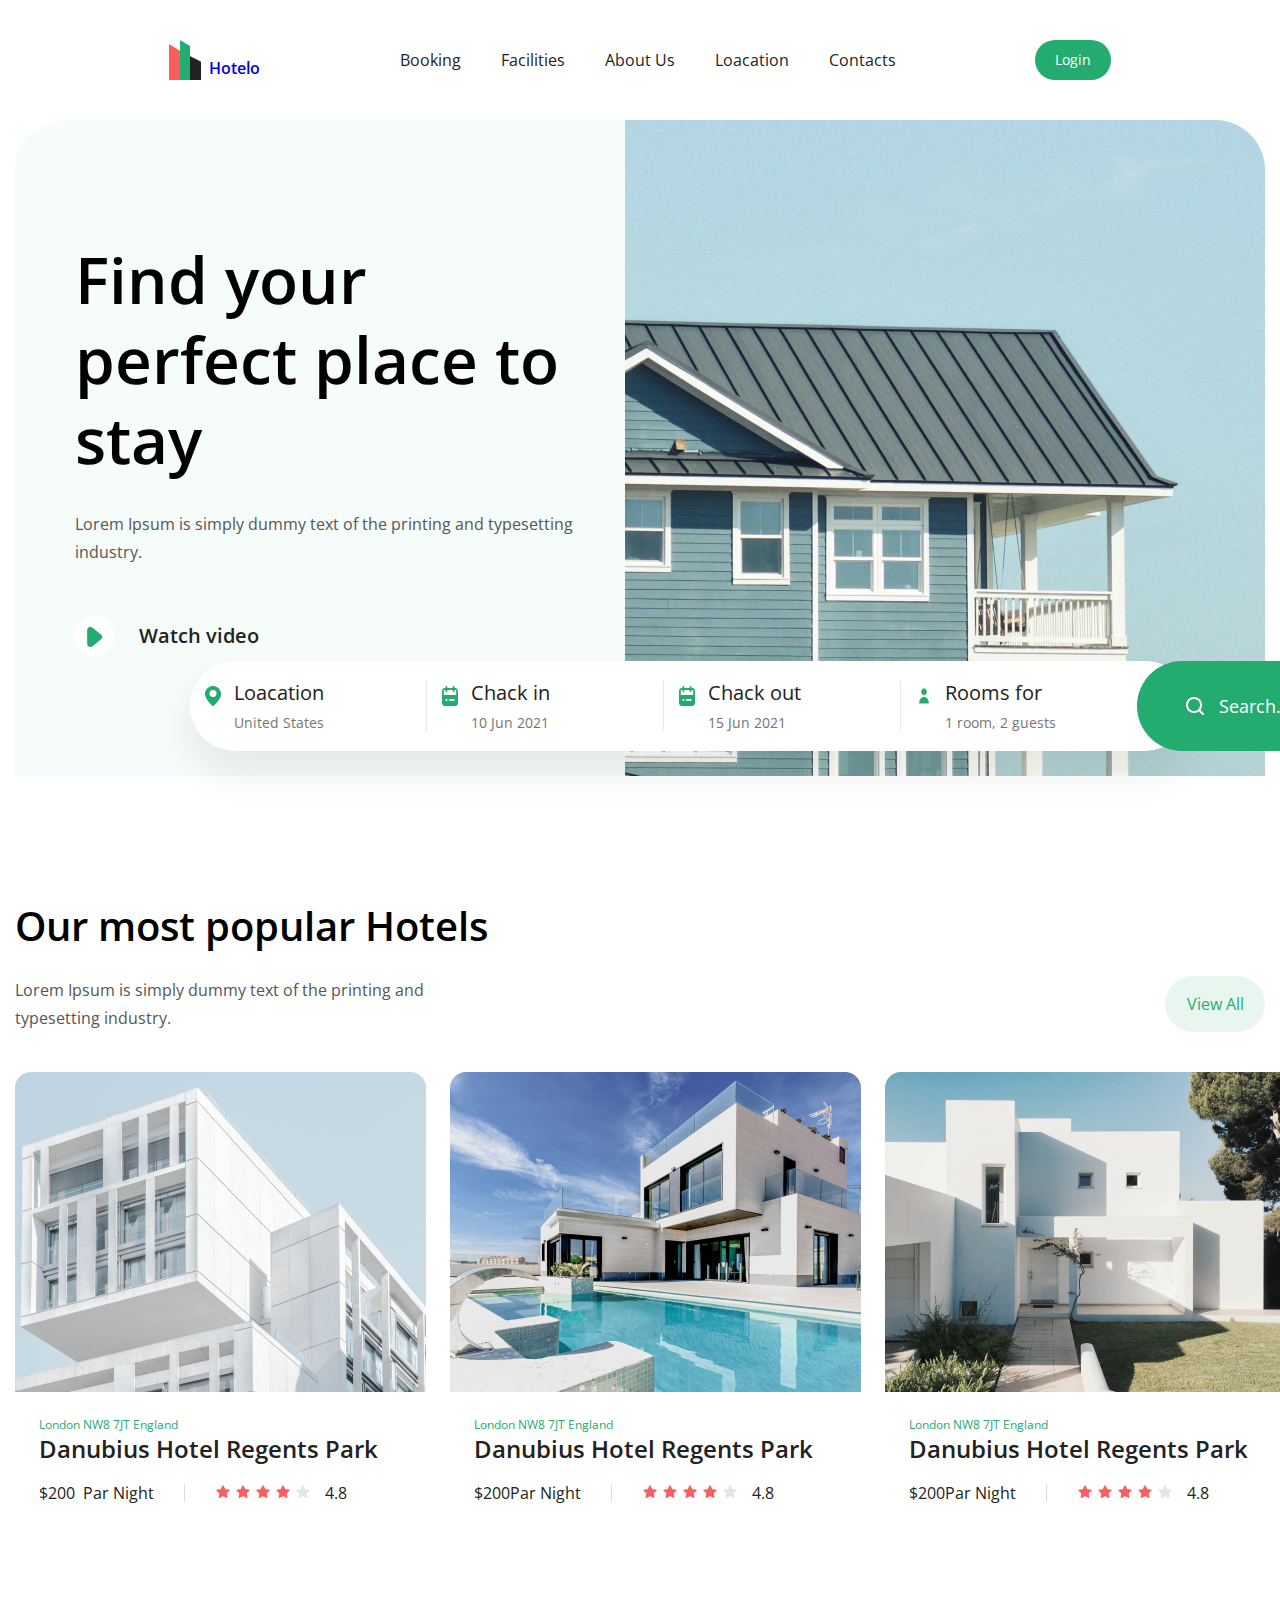
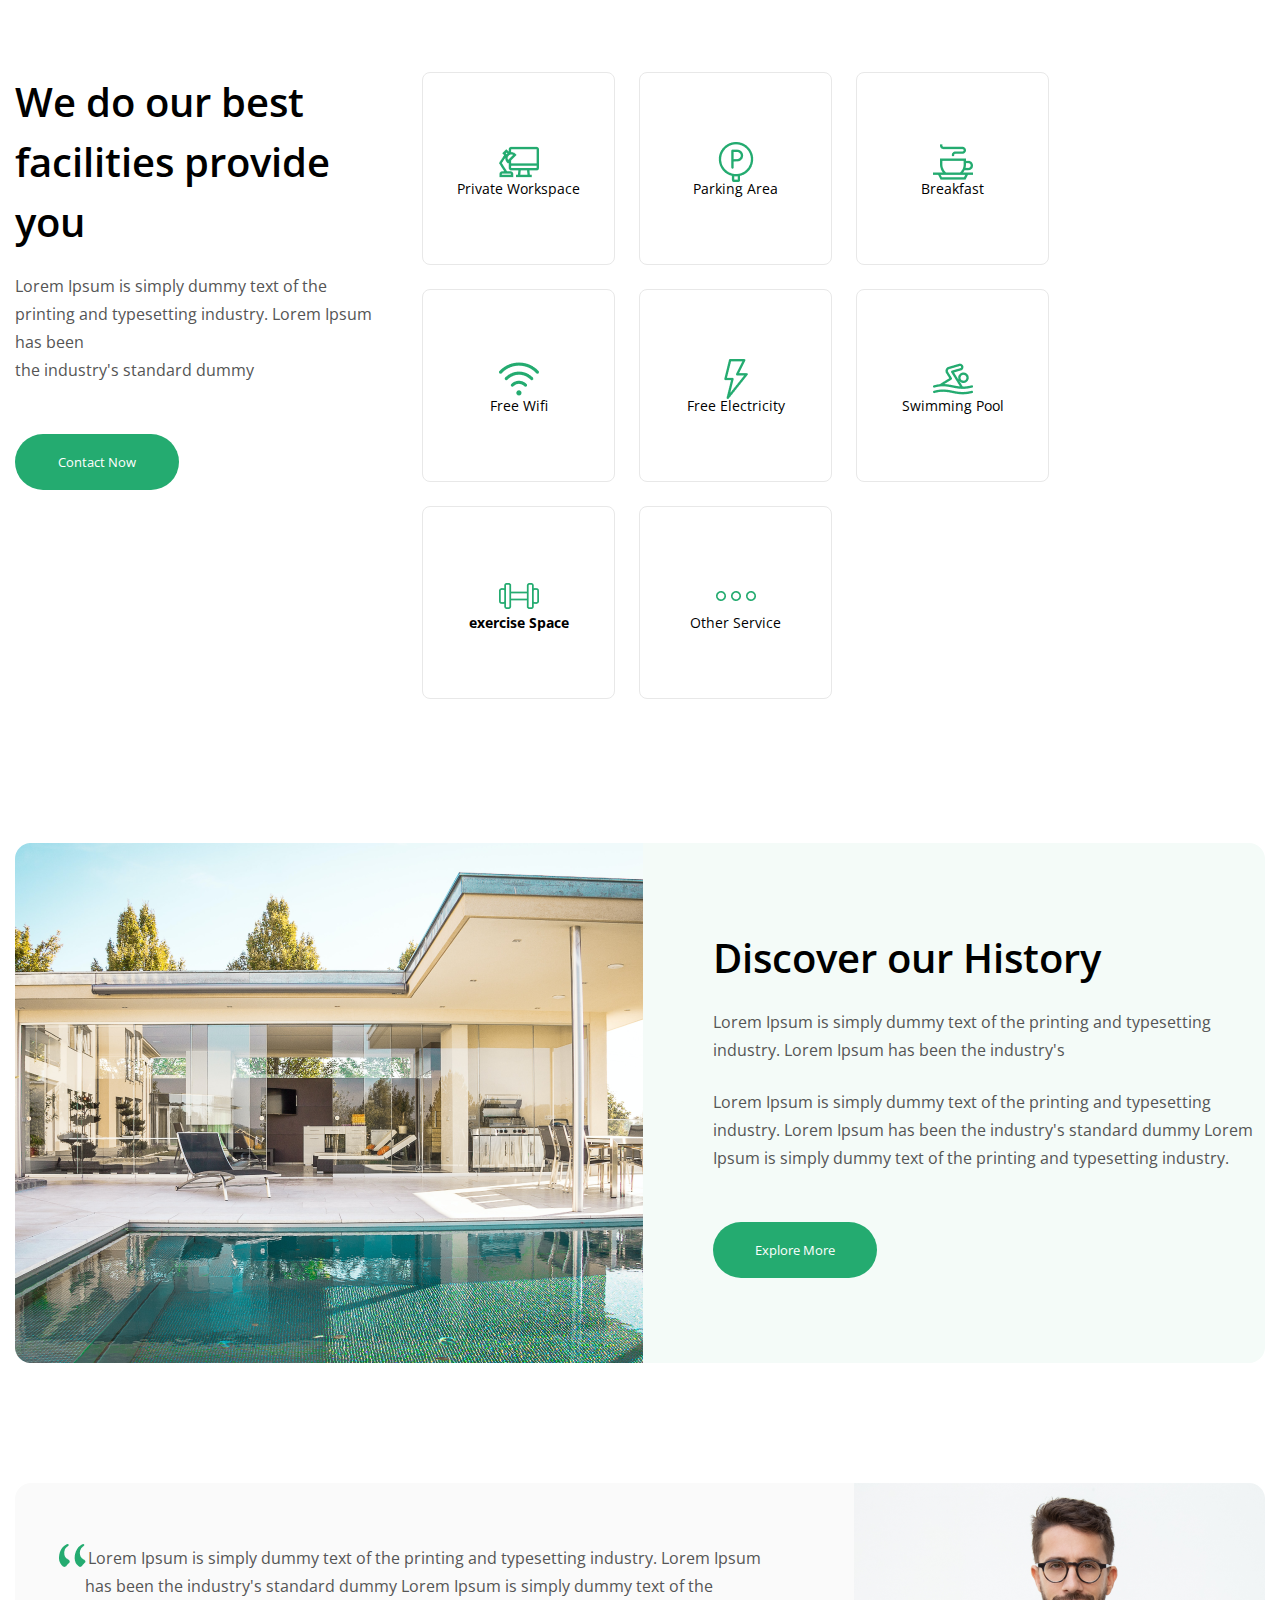
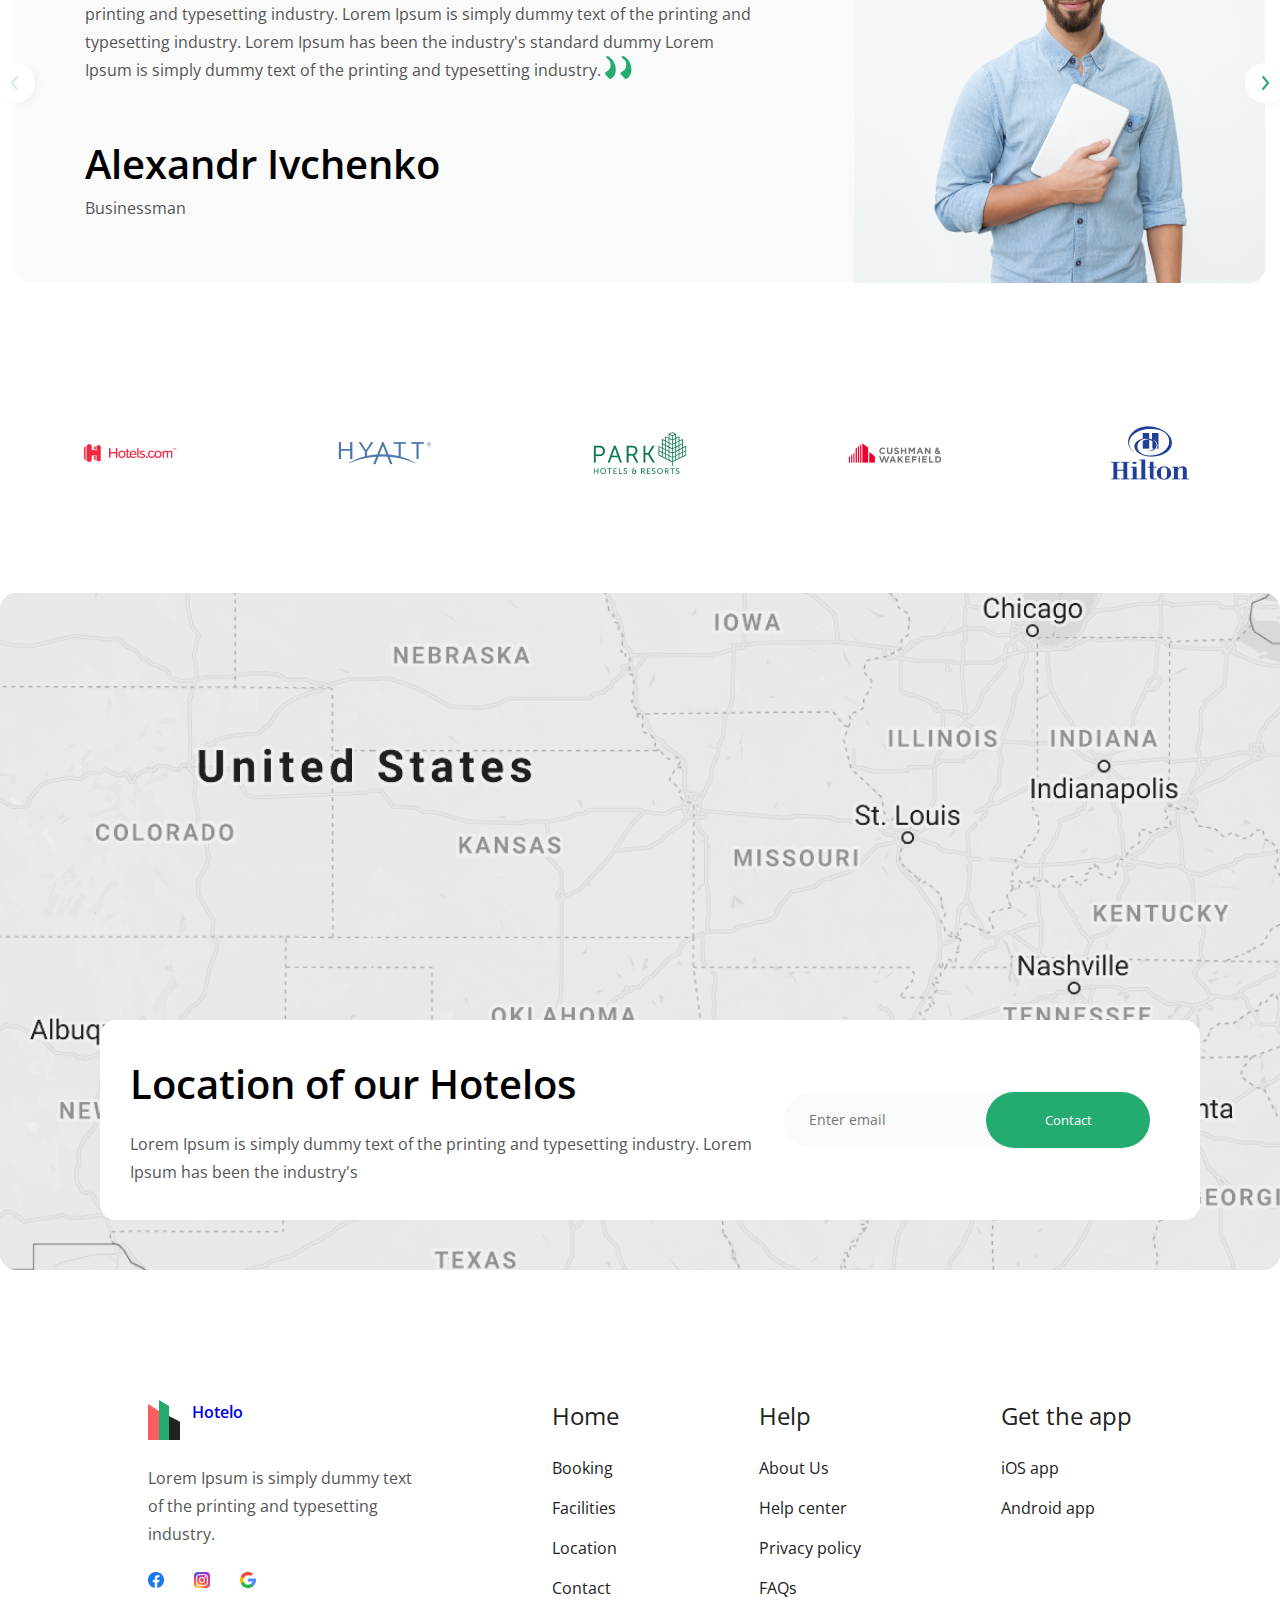
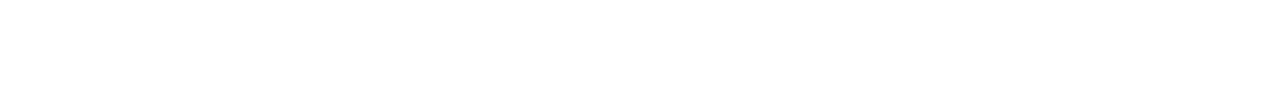
==== hotelo/index.html @ 7657599a "add landings" ====
<!DOCTYPE html>
<html lang="en">

<head>
    <meta charset="UTF-8">
    <meta name="viewport" content="width=device-width, initial-scale=1.0">
    <link rel="stylesheet" href="assets/css/styles.css">
    <link rel="preconnect" href="https://fonts.googleapis.com">
    <link rel="preconnect" href="https://fonts.gstatic.com" crossorigin>
    <link href="https://fonts.googleapis.com/css2?family=Open+Sans:wght@400;600&display=swap" rel="stylesheet">
    <title>Hotelo</title>
</head>

<body>

    <header>
        <nav class="nav container">
            <div class="nav__logo">
                <a href='#'>
                    <img src="assets/img/logo.png" alt="Logo" class="logo__img">
                </a>
                <a href='#'>
                    <span class="logo__text">Hotelo</span>
                </a>
            </div>
            <div class="nav__menu">
                <ul class="nav__links">
                    <li><a href="#booking" class="nav__link">Booking</a></li>
                    <li><a href="#facilities" class="nav__link">Facilities</a></li>
                    <li><a href="#about" class="nav__link">About Us</a></li>
                    <li><a href="#loacation" class="nav__link">Loacation</a></li>
                    <li><a href="#contacts" class="nav__link">Contacts</a></li>
                </ul>
            </div>
            <button class="login__btn">Login</button>
        </nav>
    </header>

    <section class="home" id="booking">
        <div class="home__container container">
            <div class="home__content">
                <div class="home__description">
                    <h1 class="home__title title">Find your perfect place to stay</h1>
                    <h2 class="home__subtitle subtitle">Lorem Ipsum is simply dummy text of the printing and typesetting
                        industry.</h2>
                    <div class="play__video">
                        <button class="play__btn">
                            <svg width="16" height="21" viewBox="0 0 16 21" fill="none"
                                xmlns="http://www.w3.org/2000/svg">
                                <path
                                    d="M3.43317 21C2.90978 20.9969 2.39295 20.8833 1.9165 20.6667C1.40121 20.4395 0.962193 20.0689 0.651875 19.599C0.341557 19.1291 0.173059 18.5798 0.166504 18.0167V3.98333C0.173059 3.42024 0.341557 2.87094 0.651875 2.40103C0.962193 1.93112 1.40121 1.56047 1.9165 1.33333C2.50941 1.05328 3.16906 0.945415 3.82028 1.02203C4.47151 1.09864 5.08812 1.35666 5.59984 1.76667L14.0998 8.78333C14.4332 9.04869 14.7023 9.38581 14.8874 9.7696C15.0724 10.1534 15.1685 10.5739 15.1685 11C15.1685 11.4261 15.0724 11.8466 14.8874 12.2304C14.7023 12.6142 14.4332 12.9513 14.0998 13.2167L5.59984 20.2333C4.98714 20.7302 4.22202 21.0009 3.43317 21Z"
                                    fill="#24AB70" />
                            </svg>
                        </button>
                        <span class="play__text">Watch video</span>
                    </div>
                </div>
                <div class="home__img-container">
                    <img src="assets/img/home__img.png" alt="" class="home__img">
                </div>
            </div>
            <form class="booking__form">
                <ul class="input__list">
                    <li class="input__item">
                        <label class="input__label">
                            <img src="assets/img/location.png" alt="" class="label__logo">
                            <div class="label__header">
                                <span class="label__text">Loacation</span>
                                <input type="text" placeholder="United States" class="booking__input">
                            </div>
                        </label>
                    </li>

                    <li class="input__item">
                        <label class="input__label">
                            <img src="assets/img/calendar.png" alt="" class="label__logo">
                            <div class="label__header">
                                <span class="label__text">Chack in</span>
                                <input type="text" placeholder="10 Jun 2021" class="booking__input">
                            </div>

                        </label>
                    </li>

                    <li class="input__item">
                        <label class="input__label">
                            <img src="assets/img/calendar.png" alt="" class="label__logo">
                            <div class="label__header">
                                <span class="label__text">Chack out</span>
                                <input type="text" placeholder="15 Jun 2021" class="booking__input">
                            </div>
                        </label>
                    </li>

                    <li class="input__item">
                        <label class="input__label null__border">
                            <img src="assets//img/person.png" alt="" class="label__logo">
                            <div class="label__header">
                                <span class="label__text">Rooms for</span>
                                <input type="text" placeholder="1 room, 2 guests" class="booking__input">
                            </div>
                        </label>
                    </li>

                </ul>

                <button class="search__btn">
                    <img src="assets/img/serch.png" alt="Search" class="search__icon">
                    <span class="search__text">Search...</span>
                </button>
            </form>
        </div>
    </section>

    <section class="facilities" id="facilities">
        <div class="facilities__container container">
            <div class="facilities__header">
                <h2 class="facilities__title title">Our most popular Hotels</h2>
                <div class="facilities__header--description">
                    <span class="facilities__subtitle subtitle">Lorem Ipsum is simply dummy text of the printing and
                        <br>
                        typesetting
                        industry.</span>
                    <button class="view-all-btn">View All</button>
                </div>
                <div class="facilities__body">
                    <div class="facilities__item">
                        <img src="assets/img/hotel1.png" alt="" class="item__img">
                        <div class="item__content">
                            <span class="item__content__location">London NW8 7JT England</span>
                            <h3 class="item__content__title">Danubius Hotel Regents Park</h3>
                            <div class="item-footer">
                                <div class="item-footer--left">
                                    <span class="item-footer-price">$200</span>
                                    <span class="item-footer-text">&nbsp; Par Night</span>
                                </div>
                                <div class="item-footer--right">
                                    <div class="raiting">
                                        <img src="assets/img/raiting__star.png" alt=" alt="" class=" raiting__stars">
                                        <img src="assets/img/raiting__star.png" alt="" class="raiting__stars">
                                        <img src="assets/img/raiting__star.png" alt="" class="raiting__stars">
                                        <img src="assets/img/raiting__star.png" alt="" class="raiting__stars">
                                        <img src="assets/img/star.png" alt="" class="raiting__stars">
                                    </div>
                                    <span class="raiting__score">4.8</span>
                                </div>
                            </div>
                        </div>
                    </div>

                    <div class="facilities__item">
                        <img src="assets/img/hotel2.png" alt="" class="item__img">
                        <div class="item__content">
                            <span class="item__content__location">London NW8 7JT England</span>
                            <h3 class="item__content__title">Danubius Hotel Regents Park</h3>
                            <div class="item-footer">
                                <div class="item-footer--left">
                                    <span class="item-footer-price">$200</span>
                                    <span class="item-footer-text">Par Night</span>
                                </div>
                                <div class="item-footer--right">
                                    <div class="raiting">
                                        <img src="assets/img/raiting__star.png" alt=" alt="" class=" raiting__start">
                                        <img src="assets/img/raiting__star.png" alt="" class="raiting__start">
                                        <img src="assets/img/raiting__star.png" alt="" class="raiting__start">
                                        <img src="assets/img/raiting__star.png" alt="" class="raiting__start">
                                        <img src="assets/img/star.png" alt="" class="raiting__start">
                                    </div>
                                    <span class="raiting__score">4.8</span>
                                </div>
                            </div>
                        </div>
                    </div>

                    <div class="facilities__item">
                        <img src="assets/img/hotel3.png" alt="" class="item__img">
                        <div class="item__content">
                            <span class="item__content__location">London NW8 7JT England</span>
                            <h3 class="item__content__title">Danubius Hotel Regents Park</h3>
                            <div class="item-footer">
                                <div class="item-footer--left">
                                    <span class="item-footer-price">$200</span>
                                    <span class="item-footer-text">Par Night</span>
                                </div>
                                <div class="item-footer--right">
                                    <div class="raiting">
                                        <img src="assets/img/raiting__star.png" alt=" alt="" class=" raiting__start">
                                        <img src="assets/img/raiting__star.png" alt="" class="raiting__start">
                                        <img src="assets/img/raiting__star.png" alt="" class="raiting__start">
                                        <img src="assets/img/raiting__star.png" alt="" class="raiting__start">
                                        <img src="assets/img/star.png" alt="" class="raiting__start">
                                    </div>
                                    <span class="raiting__score">4.8</span>
                                </div>
                            </div>
                        </div>

                    </div>
                </div>

            </div>

            <div class="service__body">
                <div class="facilities__content">
                    <h2 class="content__title title">We do our best <br> facilities provide you</h2>
                    <p class="content__description">Lorem Ipsum is simply dummy text of the printing and typesetting
                        industry.
                        Lorem Ipsum has been<br> the industry's standard dummy </p>
                    <button class="green-button">Contact Now</button>
                </div>
                <div class="facilitie__carts">
                    <div class="cart__item">
                        <img src="assets/img/workspace.png" alt="" class="cart__item-img">
                        <span class="cart__item-title">Private Workspace</span>
                    </div>

                    <div class="cart__item">
                        <img src="assets/img/parking.png" alt="" class="cart__item-img">
                        <span class="cart__item-title">Parking Area</span>
                    </div>

                    <div class="cart__item">
                        <img src="assets/img/breakfast.png" alt="" class="cart__item-img">
                        <span class="cart__item-title">Breakfast</span>
                    </div>

                    <div class="cart__item">
                        <img src="assets/img/wifi.png" alt="" class="cart__item-img">
                        <span class="cart__item-title">Free Wifi</span>
                    </div>

                    <div class="cart__item">
                        <img src="assets/img/flash.png" alt="" class="cart__item-img">
                        <span class="cart__item-title">Free Electricity</span>
                    </div>

                    <div class="cart__item">
                        <img src="assets/img/swimmer.png" alt="" class="cart__item-img">
                        <span class="cart__item-title">Swimming Pool</span>
                    </div>

                    <div class="cart__item">
                        <img src="assets/img/dumbell.png" alt="" class="cart__item-img">
                        <span class="cart__item-title"><b>exercise Space</b></span>
                    </div>

                    <div class="cart__item">
                        <img src="assets/img/orther.png" alt="" class="cart__item-img">
                        <span class="cart__item-title">Other Service</span>
                    </div>
                </div>
            </div>
        </div>
        </div>
    </section>

    <section class="about" id="about">
        <div class="about__container container">
            <div class="history__container">
                <img src="assets/img/history__img.png" alt="" class="history__img">
                <div class="about__description">
                    <h2 class="about__title title">Discover our History</h2>
                    <span class="about__subtitle subtitle">Lorem Ipsum is simply dummy text of the printing and
                        typesetting <br> industry. Lorem Ipsum has been the industry's </span>
                    <p class="about__text subtitle">
                        Lorem Ipsum is simply dummy text of the printing and typesetting industry.
                        Lorem Ipsum has been the industry's standard dummy
                        Lorem Ipsum is simply dummy text of the printing and typesetting industry.
                    </p>
                    <button class="green-button">Explore More</button>
                </div>
            </div>

            <div class="feedback__container">
                <div class="feedbacks">
                    <button class="prev--btn btn">
                        <svg width="24" height="24" viewBox="0 0 24 24" fill="none" xmlns="http://www.w3.org/2000/svg">
                            <path
                                d="M13.8302 19C13.6808 19.0005 13.5332 18.9676 13.3982 18.9035C13.2632 18.8395 13.1443 18.7461 13.0502 18.63L8.22016 12.63C8.07308 12.4511 7.99268 12.2267 7.99268 11.995C7.99268 11.7634 8.07308 11.539 8.22016 11.36L13.2202 5.36003C13.3899 5.15581 13.6338 5.02739 13.8982 5.00301C14.1627 4.97863 14.4259 5.06029 14.6302 5.23003C14.8344 5.39977 14.9628 5.64368 14.9872 5.90811C15.0116 6.17253 14.9299 6.43581 14.7602 6.64003L10.2902 12L14.6102 17.36C14.7324 17.5068 14.8101 17.6856 14.834 17.8751C14.8579 18.0647 14.827 18.2571 14.7449 18.4296C14.6629 18.6021 14.5331 18.7475 14.371 18.8486C14.2089 18.9497 14.0212 19.0023 13.8302 19Z"
                                fill="#24AB70" fill-opacity="0.2" />
                        </svg>
                    </button>
                    <button class="next--btn btn">
                        <svg width="24" height="24" viewBox="0 0 24 24" fill="none" xmlns="http://www.w3.org/2000/svg">
                            <path
                                d="M10.1701 4.99997C10.3195 4.99946 10.4671 5.03243 10.6021 5.09646C10.737 5.16049 10.856 5.25395 10.9501 5.36997L15.7801 11.37C15.9272 11.5489 16.0076 11.7733 16.0076 12.005C16.0076 12.2366 15.9272 12.461 15.7801 12.64L10.7801 18.64C10.6103 18.8442 10.3664 18.9726 10.102 18.997C9.83758 19.0214 9.5743 18.9397 9.37008 18.77C9.16586 18.6002 9.03744 18.3563 9.01306 18.0919C8.98868 17.8275 9.07034 17.5642 9.24008 17.36L13.7101 12L9.39008 6.63997C9.2678 6.49318 9.19012 6.31444 9.16624 6.12489C9.14236 5.93535 9.17328 5.74292 9.25534 5.57039C9.33739 5.39787 9.46715 5.25245 9.62926 5.15136C9.79137 5.05027 9.97905 4.99774 10.1701 4.99997Z"
                                fill="#24AB70" />
                        </svg>
                    </button>

                    <div class="feedvack__item">
                        <div class="feedback__description">
                            <p class="description--text subtitle">
                                <img src="assets/img/kopen.png" alt="" class="kopen">
                                Lorem Ipsum is simply dummy text of the printing and typesetting industry. Lorem Ipsum
                                has been the industry's standard dummy Lorem Ipsum is simply dummy text of the printing
                                and typesetting industry. Lorem Ipsum is simply dummy text of the printing and
                                typesetting industry. Lorem Ipsum has been the industry's standard dummy
                                Lorem Ipsum is simply dummy text of the printing and typesetting industry.
                                <img src="assets/img/kclose.png" alt="" class="kclose"></p>
                            <h2 class="feedback__title title">Alexandr Ivchenko</h2>
                            <span class="feedback__subtitle subtitle">Businessman</span>
                        </div>
                        <img src="assets/img/fedback__img.png" alt="" class="fedback__img">
                    </div>

                    <div class="feedvack__item">
                        <div class="feedback__description">
                            <p class="description--text subtitle">
                                <img src="assets/img/kopen.png" alt="" class="kopen">
                                Lorem Ipsum is simply dummy text of the printing and typesetting industry. Lorem Ipsum
                                has been the industry's standard dummy Lorem Ipsum is simply dummy text of the printing
                                and typesetting industry. Lorem Ipsum is simply dummy text of the printing and
                                typesetting industry. Lorem Ipsum has been the industry's standard dummy
                                Lorem Ipsum is simply dummy text of the printing and typesetting industry.
                                <img src="assets/img/kclose.png" alt="" class="kclose"></p>
                            <h2 class="feedback__title title">Jame Lyis</h2>
                            <span class="feedback__subtitle subtitle">Businessman</span>
                        </div>
                        <img src="assets/img/fedback__img.png" alt="" class="fedback__img">
                    </div>

                    <div class="feedvack__item">
                        <div class="feedback__description">
                            <p class="description--text subtitle">
                                <img src="assets/img/kopen.png" alt="" class="kopen">
                                Lorem Ipsum is simply dummy text of the printing and typesetting industry. Lorem Ipsum
                                has been the industry's standard dummy Lorem Ipsum is simply dummy text of the printing
                                and typesetting industry. Lorem Ipsum is simply dummy text of the printing and
                                typesetting industry. Lorem Ipsum has been the industry's standard dummy
                                Lorem Ipsum is simply dummy text of the printing and typesetting industry.
                                <img src="assets/img/kclose.png" alt="" class="kclose"></p>
                            <h2 class="feedback__title title">Charly Smith</h2>
                            <span class="feedback__subtitle subtitle">Businessman</span>
                        </div>
                        <img src="assets/img/fedback__img.png" alt="" class="fedback__img">
                    </div>

                    <div class="feedvack__item">
                        <div class="feedback__description">
                            <p class="description--text subtitle">
                                <img src="assets/img/kopen.png" alt="" class="kopen">
                                Lorem Ipsum is simply dummy text of the printing and typesetting industry. Lorem Ipsum
                                has been the industry's standard dummy Lorem Ipsum is simply dummy text of the printing
                                and typesetting industry. Lorem Ipsum is simply dummy text of the printing and
                                typesetting industry. Lorem Ipsum has been the industry's standard dummy
                                Lorem Ipsum is simply dummy text of the printing and typesetting industry.
                                <img src="assets/img/kclose.png" alt="" class="kclose"></p>
                            <h2 class="feedback__title title">David Gaile</h2>
                            <span class="feedback__subtitle subtitle">Businessman</span>
                        </div>
                        <img src="assets/img/fedback__img.png" alt="" class="fedback__img">
                    </div>
                </div>
            </div>
            <div class="company__container">
                <ul class="company__list">
                    <li class="company__item"><img src="assets/img/sponsor1.png" alt="" class="company__img"></li>
                    <li class="company__item"><img src="assets/img/sponsor2.png" alt="" class="company__img"></li>
                    <li class="company__item"><img src="assets/img/sponsor3.png" alt="" class="company__img"></li>
                    <li class="company__item"><img src="assets/img/sponsor4.png" alt="" class="company__img"></li>
                    <li class="company__item"><img src="assets/img/sponsor5.png" alt="" class="company__img"></li>
                </ul>
            </div>
        </div>
    </section>

    <section class="loacation" id="loacation">
        <div class="location__container container">
            <div class="hotelos__location">
                <div class="hotelos__description">
                    <h2 class="hotelos__title title">Location of our Hotelos</h2>
                    <p class="hotelos__subtitle subtitle">Lorem Ipsum is simply dummy text of the printing and
                        typesetting
                        industry. Lorem Ipsum has been the industry's </p>
                </div>
                <form class="location__form" target="#">
                    <input type="email" placeholder="Enter email" class="input__email">
                    <button class="green-button">Contact</button>
                </form>
            </div>
        </div>
    </section>

    <footer id="contacts">
        <div class="contacts__container container">
            <div class="contact__data">
                <div class="contact__logo">
                    <a href='#'>
                        <img src="assets/img/logo.png" alt="Logo" class="logo__img">
                    </a>
                    <a href='#'>
                        <span class="logo__text">Hotelo</span>
                    </a>
                </div>
                <p class="contact__description subtitle">
                    Lorem Ipsum is simply dummy text<br> of the printing and typesetting<br> industry.
                </p>
                <div class="social__links">
                    <a href="" target="_blank" class="social__link">
                        <img src="assets/img/facebook.png" alt="" class="social__img">
                    </a>
                    <a href="" target="_blank" class="social__link">
                        <img src="assets/img/instagram.png" alt="" class="social__img">
                    </a>
                    <a href="" target="_blank" class="social__link">
                        <img src="assets/img/google.png" alt="" class="social__img">
                    </a>
                </div>
            </div>

            <div class="contact__data">
                <h2 class="link__title">Home</h2>
                <ul class="footer__links">
                    <li class="footer__link">Booking</li>
                    <li class="footer__link">Facilities</li>
                    <li class="footer__link">Location</li>
                    <li class="footer__link">Contact</li>
                </ul>
            </div>

            <div class="contact__data">
                <h2 class="link__title">Help</h2>
                <ul class="footer__links">
                    <li class="footer__link">About Us</li>
                    <li class="footer__link">Help center</li>
                    <li class="footer__link">Privacy policy</li>
                    <li class="footer__link">FAQs</li>
                </ul>
            </div>

            <div class="contact__data">
                <h2 class="link__title">Get the app</h2>
                <ul class="footer__links">
                    <li class="footer__link">iOS app</li>
                    <li class="footer__link">Android app</li>
                </ul>
            </div>
        </div>
    </footer>

    <script src="assets/js/main.js"></script>
</body>

</html>
---- hotelo/assets/css/styles.css ----
@import "nullstyle.css";

body {
  font-family: "Open Sans", sans-serif;
}
html {
  scroll-behavior: smooth;
}

.container {
  max-width: 1310px;
  padding: 0 15px;
  margin-left: auto;
  margin-right: auto;
}

.title {
  font-weight: 600;
  font-size: 40px;
  line-height: 60px;
}
.subtitle {
  font-size: 16px;
  line-height: 28px;
  color: #555555;
}
/*----------------------------BUTTONS--------------------------------------*/
.green-button {
  width: 164px;
  height: 56px;
  background: #24ab70;
  color: #fff;
  border-radius: 35px;
}
/*----------------------------FLEX--------------------------------------*/
.flex {
  display: flex;
  justify-content: space-between;
}
/*----------------------------HEADER--------------------------------------*/
header {
  padding: 40px 15px;
}
.nav {
  display: flex;
  align-items: center;
  justify-content: space-evenly;
}

.nav__logo {
  display: flex;
  align-items: flex-end;
}
.logo__img {
  margin-right: 8px;
}
.logo__text {
  display: inline-flex;
  font-style: normal;
  font-weight: 600;
  font-size: 16px;
  line-height: 24px;
}
.nav__links {
  display: flex;
  column-gap: 40px;
}
.nav__link {
  font-style: normal;
  font-weight: normal;
  font-size: 16px;
  line-height: 24px;
  color: #222222;
}
.login__btn {
  width: 76px;
  height: 40px;
  border-radius: 35px;
  background: #24ab70;
  font-size: 14px;
  line-height: 20px;
  color: #ffffff;
}

/*----------------------------HOME--------------------------------------*/

.home__container {
  position: relative;
}
.home__content {
  display: flex;
  justify-content: space-between;
  background: rgba(36, 171, 112, 0.04);
  border-radius: 50px 50px 0px 0px;
}
.home__description {
  display: flex;
  padding-left: 60px;
  padding-right: 40px;
  flex-direction: column;
  justify-content: center;
}
.home__title {
  font-weight: 600;
  font-size: 64px;
  line-height: 80px;
  margin-bottom: 30px;
}
.home__subtitle {
  margin-bottom: 50px;
}
.play__video {
  display: flex;
  align-items: center;
}
.play__btn {
  display: flex;
  align-items: center;
  justify-content: center;
  margin-right: 24px;
  background-color: #fff;
  width: 40px;
  height: 40px;
  border-radius: 35px;
}
.play__text {
  font-weight: 600;
  font-size: 20px;
  line-height: 30px;
  color: #222222;
}
.home__img-container {
  justify-self: flex-end;
}
.booking__form {
  position: absolute;
  display: flex;
  width: 1000px;
  bottom: 25px;
  left: 190px;
  background: #ffffff;
  box-shadow: 0px 22px 38px rgba(0, 34, 19, 0.08);
  border-radius: 280px;
}
.input__list {
  display: flex;
  padding: 20px 0;
}
.input__item {
  position: relative;
  padding: 0 15px;
  border-right: 1px solid #e8e8e8;
}
.input__item:last-child {
  border: none;
}
.input__label {
  display: flex;
  align-items: flex-start;
}
.label__header {
  display: flex;
  flex-direction: column;
  margin-left: 13px;
}
.label__logo {
  display: inline-flex;
  margin-top: 5px;
  width: 16px;
  height: 20px;
}
.label__text {
  font-size: 20px;
  line-height: 24px;
  color: #222222;
}
.label__text::placeholder {
  padding: 0;
  text-align: center;
}
.booking__input {
  margin-top: 10px;
  font-size: 14px;
  line-height: 16px;
  color: #555555;
}

.search__btn {
  display: flex;
  flex-shrink: 0;
  align-items: center;
  justify-content: center;
  width: 200px;
  background: #24ab70;
  border-radius: 280px;
  color: #fff;
}
.search__text {
  margin-left: 12px;
  font-size: 18px;
  line-height: 24px;
}

/*----------------------------FACILITIES--------------------------------------*/

.facilities__container {
  margin-top: 120px;
}
.facilities__title {
  margin-bottom: 20px;
}
.facilities__header {
  display: flex;
  flex-direction: column;
  margin-bottom: 150px;
}
.facilities__header--description {
  display: flex;
  justify-content: space-between;
  margin-bottom: 40px;
}
.view-all-btn {
  width: 100px;
  background: rgba(36, 171, 112, 0.1);
  border-radius: 280px;
  font-size: 16px;
  line-height: 28px;
  color: #24ab70;
}
.facilities__body {
  display: flex;
  column-gap: 24px;
}
.item__content {
  margin-top: 24px;
  margin-left: 24px;
}
.item__content__location {
  font-size: 12px;
  line-height: 18px;
  color: #24ab70;
  margin-bottom: 10px;
}
.item__content__title {
  font-weight: 600;
  font-size: 24px;
  line-height: 30px;
  color: #222222;
}
.item-footer {
  display: flex;
  font-size: 16px;
  line-height: 18px;
  color: #222222;
  padding: 20px 0;
}
.item-footer--left {
  display: flex;
  border-right: 1px solid #dddddd;
  padding-right: 30px;
}
.item-footer--right {
  display: flex;
  padding-left: 30px;
}
.raiting__score {
  margin-left: 14px;
}

.content__title {
  margin-bottom: 20px;
}
.content__description {
  font-size: 16px;
  line-height: 28px;
  color: #555555;
  margin-bottom: 50px;
}

.service__body {
  display: flex;
  margin-bottom: 120px;
}
.facilities__content {
  margin-right: 40px;
}
.facilitie__carts {
  display: flex;
  flex-wrap: wrap;
  column-gap: 24px;
}
.cart__item {
  display: flex;
  width: 193px;
  height: 193px;
  flex-direction: column;
  align-items: center;
  justify-content: center;
  border: 1px solid #e8e8e8;
  box-sizing: border-box;
  border-radius: 8px;
  margin-bottom: 24px;
}
.cart__item:hover {
  box-shadow: 0px 23px 30px rgba(0, 29, 16, 0.05);
}
/*----------------------------ABOUT--------------------------------------*/
.history__container {
  display: flex;
  background-color: #f4fbf8;
  align-items: center;
  border-radius: 16px;
  margin-bottom: 120px;
}

.history__img {
  justify-self: start;
}
.about__description {
  margin-left: 70px;
}
.about__title {
  margin-bottom: 20px;
}
.about__text {
  margin-top: 24px;
  margin-bottom: 50px;
}
.feedback__container {
  position: relative;
  background: #fafafa;
  border-radius: 16px;
  margin-bottom: 130px;
}
.feedbacks {
  overflow: hidden;
  display: flex;
  transition: transform 0.5s ease-in-out;
}
.feedvack__item {
  transform: translateX(-100%);
  display: none;
  align-items: center;
}
.main {
  transform: translateX(0);
  display: flex;
}
.btn {
  width: 40px;
  height: 40px;
  display: flex;
  align-items: center;
  justify-content: center;
  background: #ffffff;
  box-shadow: 4px 2px 7px rgba(0, 35, 20, 0.03);
  border-radius: 30px;
}
.prev--btn {
  position: absolute;
  z-index: 2;
  top: 45%;
  left: -20px;
}
.next--btn {
  position: absolute;
  top: 45%;
  right: -20px;
  z-index: 2;
}
.feedback__description {
  margin-left: 70px;
  margin-right: 90px;
}
.description--text {
  margin-bottom: 50px;
}
.kopen {
  float: left;
  margin-left: -26px;
  margin-right: 2px;
}
.company__container {
  margin: 100px 0;
}
.company__list {
  display: flex;
  justify-content: center;
  column-gap: 135px;
}
.sponsor__img {
  width: 120px;
  height: 80px;
}

/*----------------------------LOCATION--------------------------------------*/
.location__container {
  height: 677px;
  background: url("../img/map.png");
  background-repeat: no-repeat;
  position: relative;
  margin-bottom: 130px;
}
.hotelos__description {
  margin: 40px 30px;
}
.hotelos__location {
  position: absolute;
  max-width: 1100px;
  height: 200px;
  display: flex;
  align-items: center;
  bottom: 50px;
  left: 100px;
  background-color: #fff;
  border-radius: 16px;
}
.hotelos__title {
  margin-bottom: 16px;
}
.location__form {
  display: flex;
  padding-left: 25px;
  background: #fafafa;
  border-radius: 50px;
  margin-right: 50px;
}
.input__email {
  border-radius: 50px;
  font-size: 14px;
  line-height: 28px;
  color: #555555;
  background-color: #fafafa;
}

/*----------------------------FOOTER--------------------------------------*/
.contacts__container {
  display: flex;
  justify-content: center;
  column-gap: 140px;
  padding-bottom: 100px;
}
.contact__data {
  display: flex;
  flex-direction: column;
  row-gap: 24px;
}
.link__title {
  font-size: 24px;
  line-height: 32px;
  color: #222222;
}
.footer__links{
  display: flex;
  flex-direction: column;
  row-gap: 16px;
}
.footer__link {
  font-size: 16px;
  line-height: 24px;
  color: #222222;
}
.social__links{
  display: flex;
  column-gap: 30px;
}
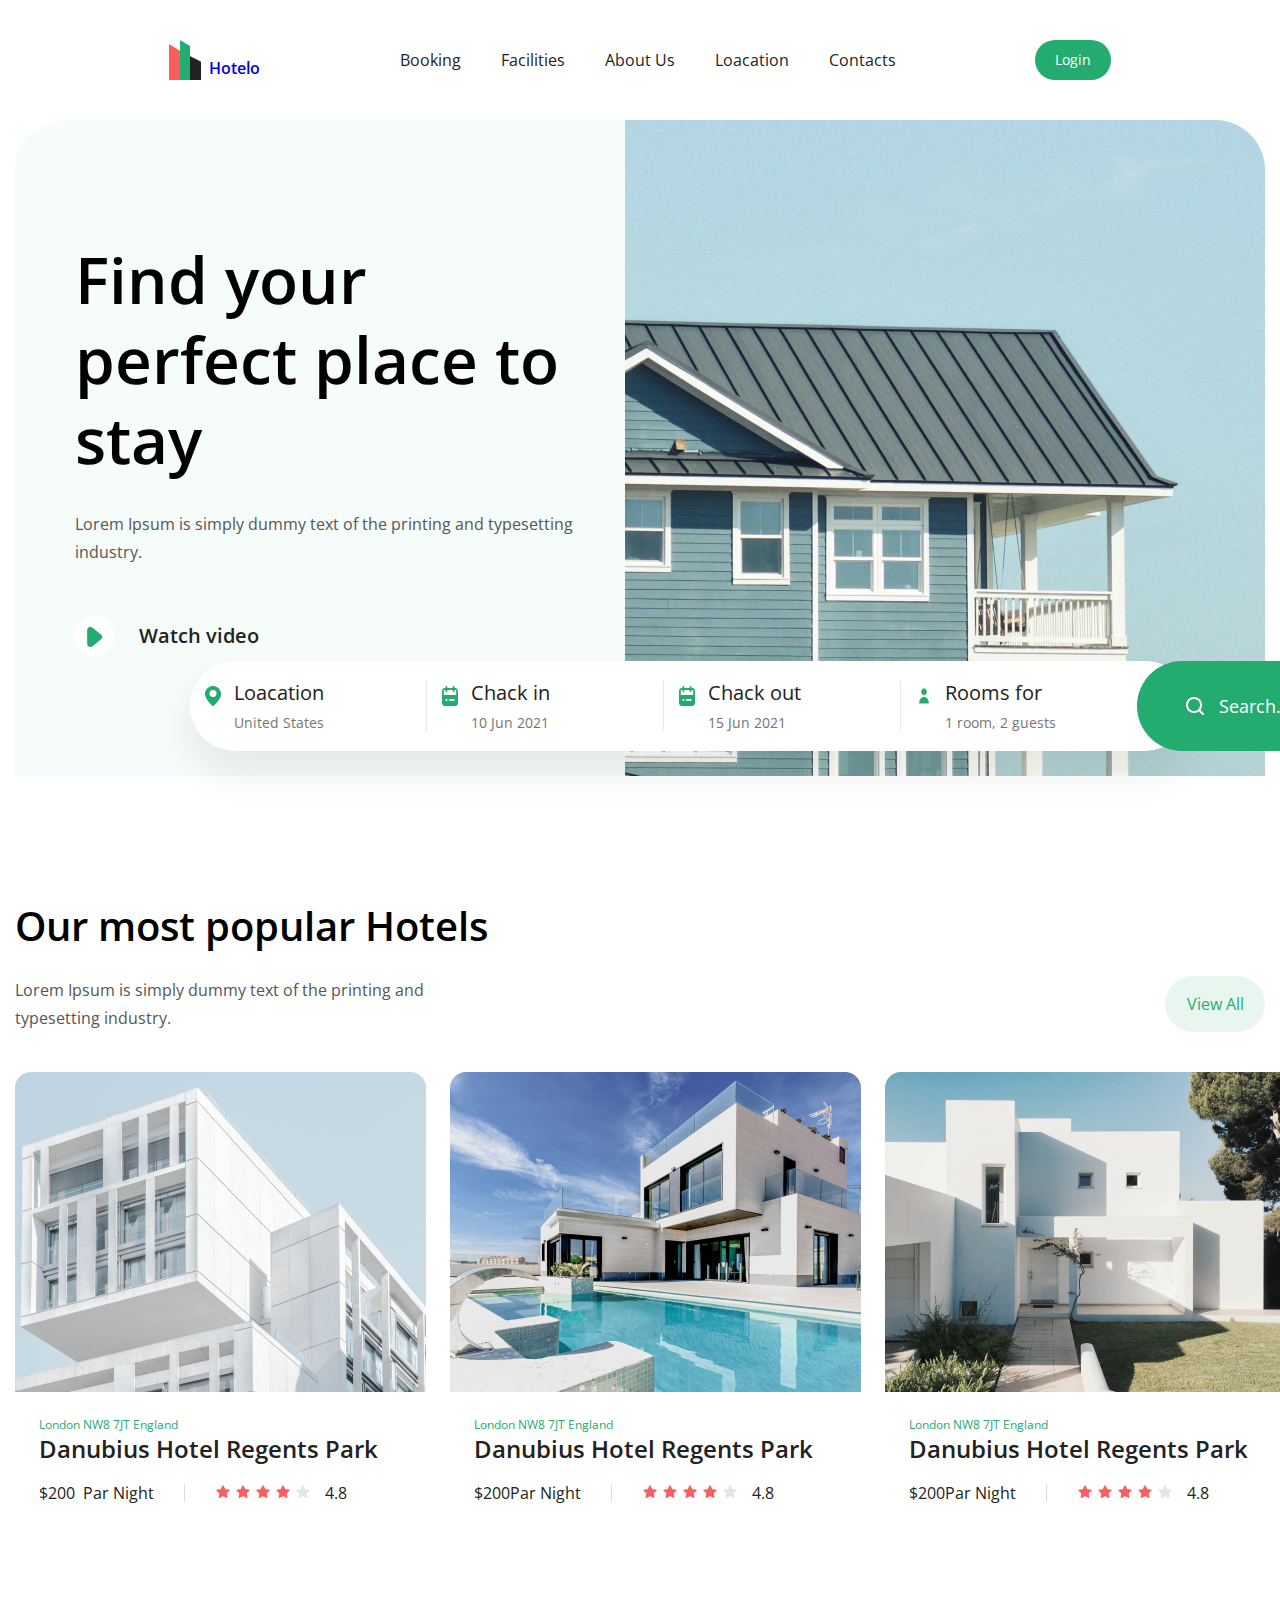
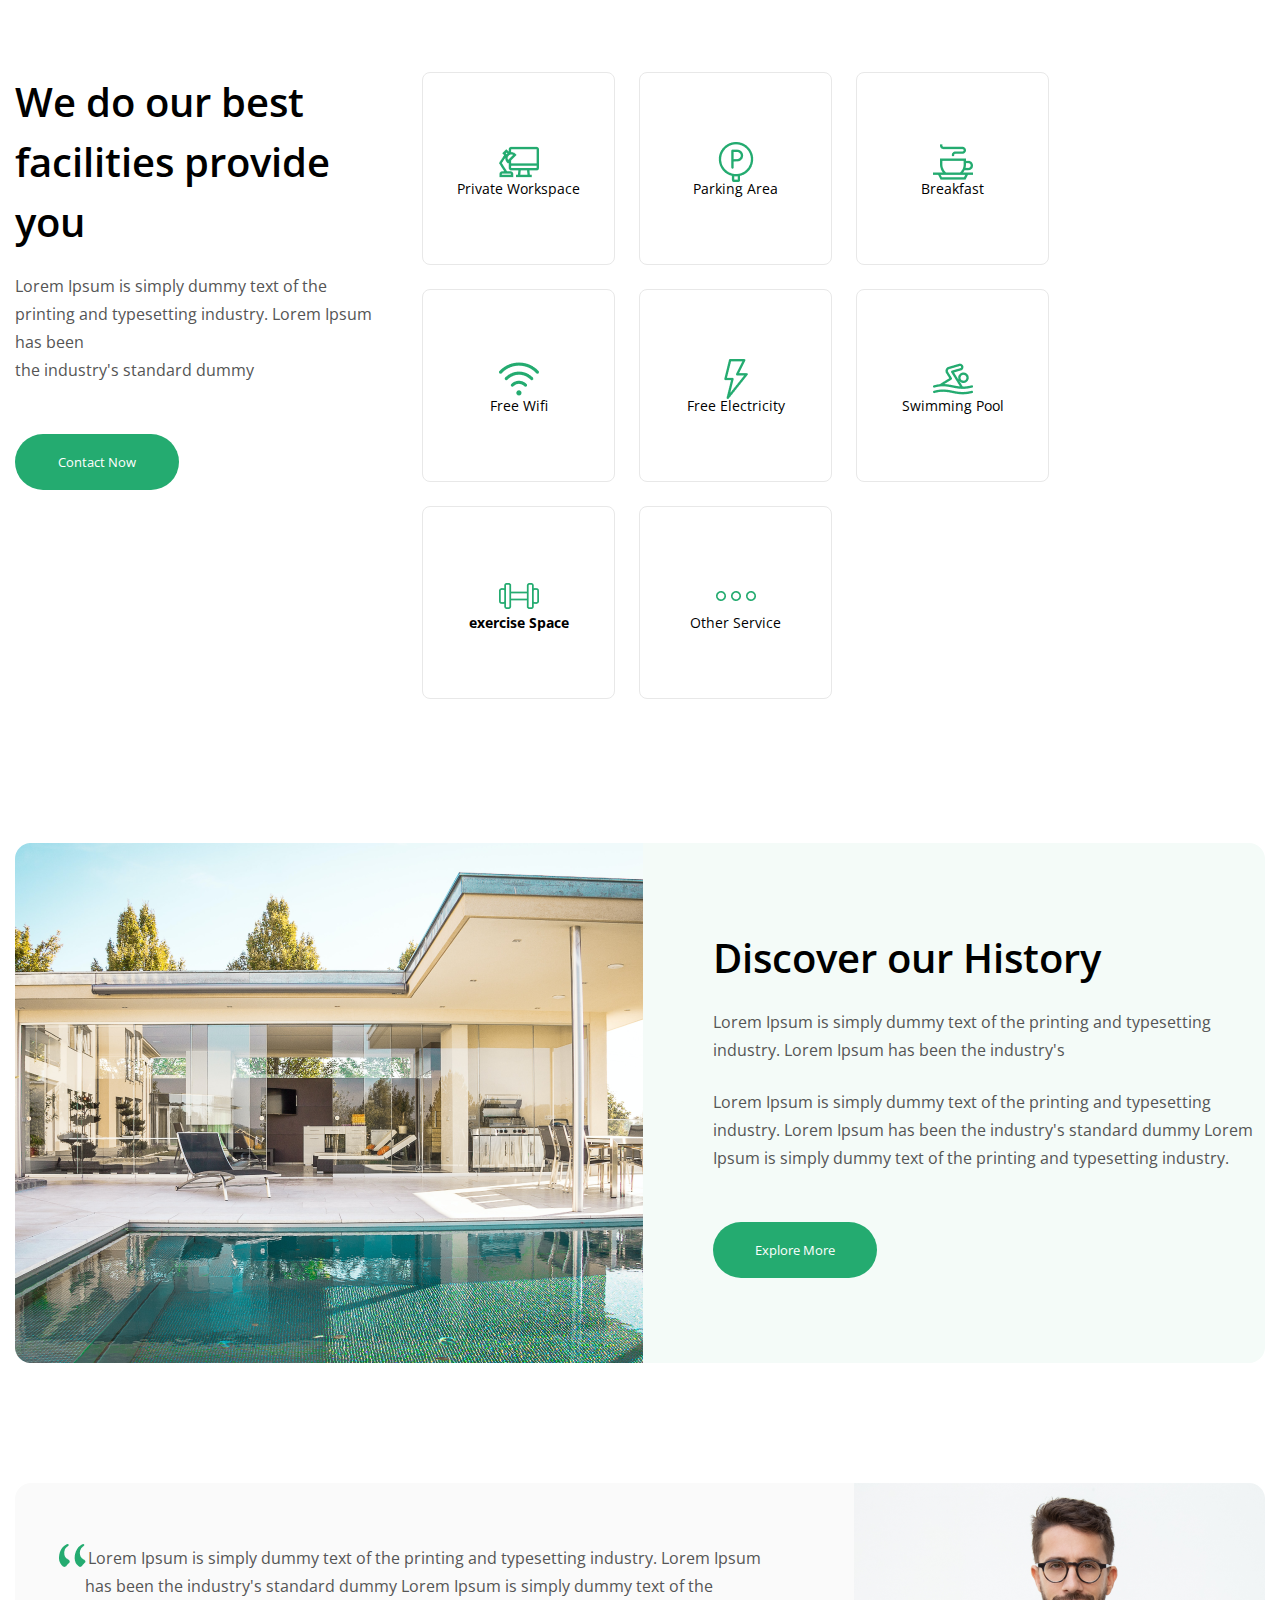
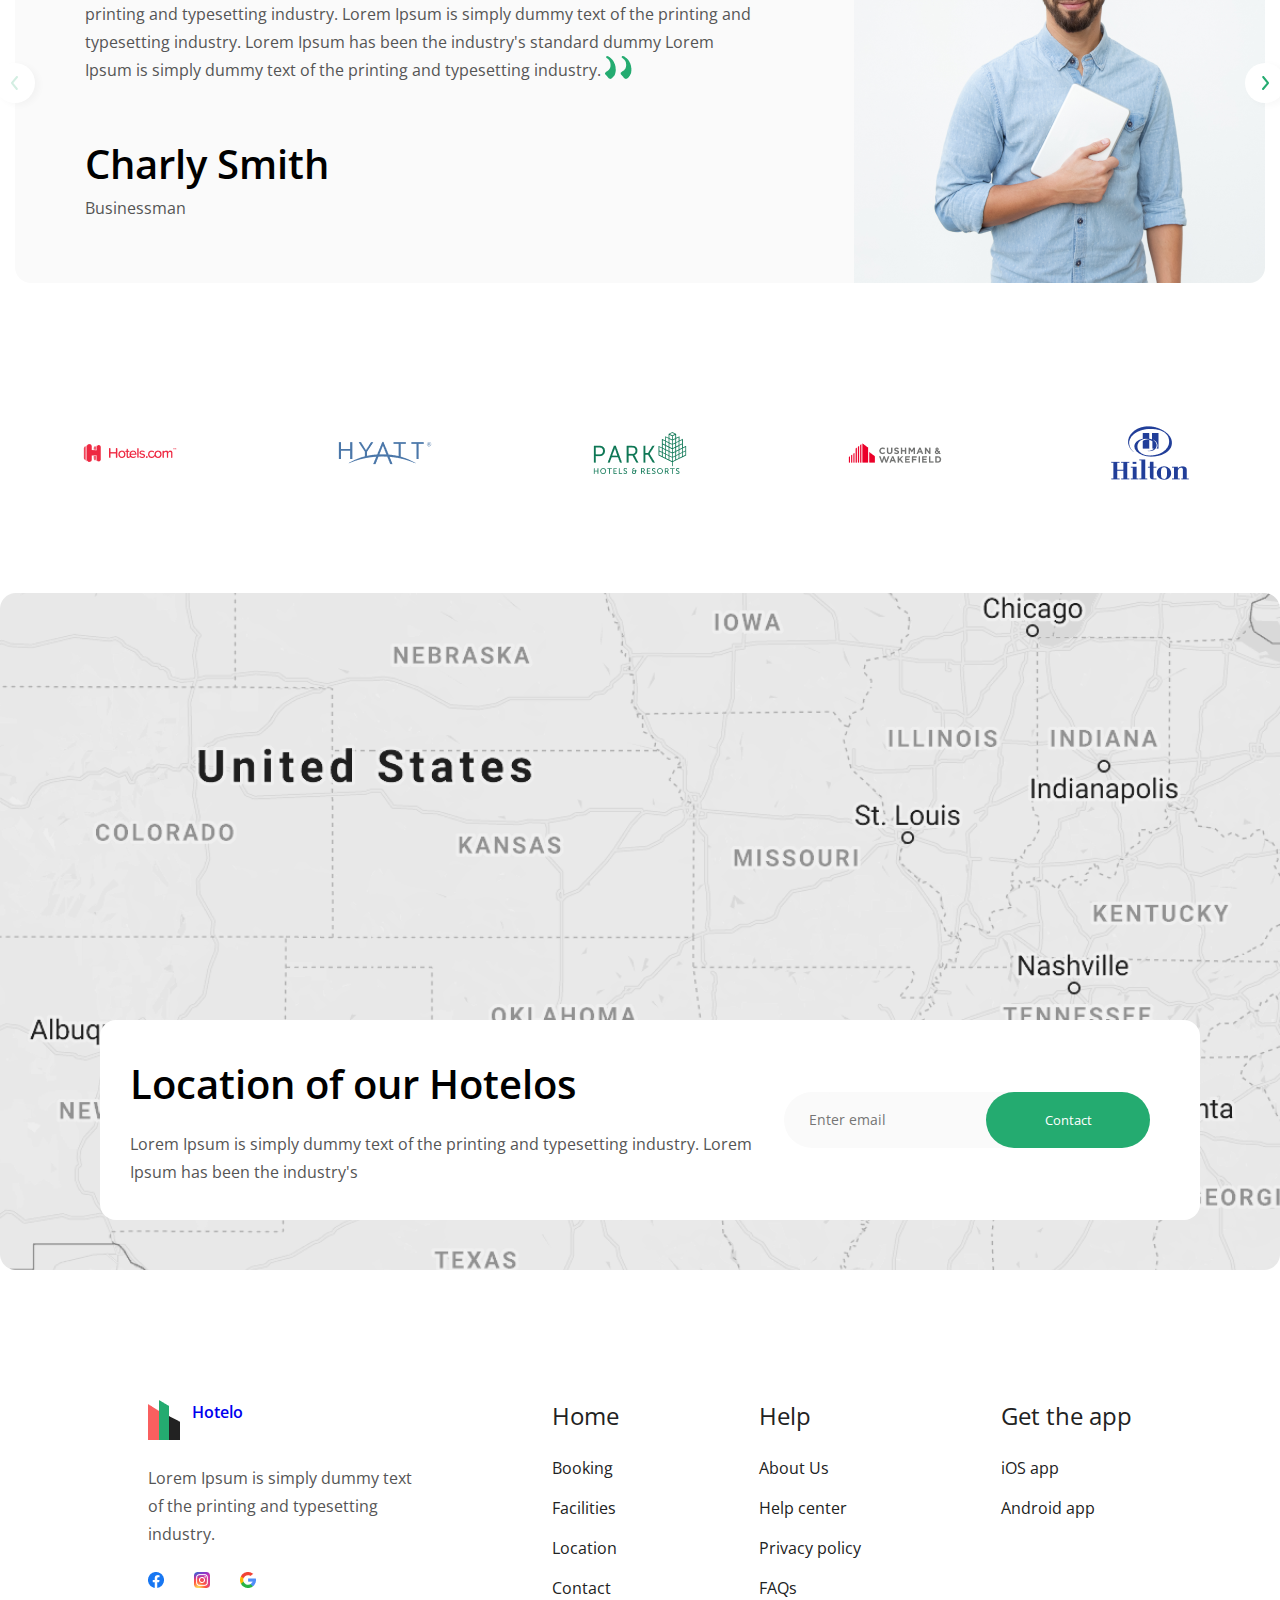
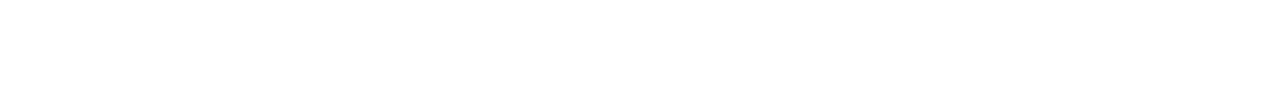
==== commit a914ea0d: "cleane files" ====
--- a/hotelo/index.html
+++ b/hotelo/index.html
@@ -320,7 +320,7 @@
                         <img src="assets/img/fedback__img.png" alt="" class="fedback__img">
                     </div>
 
-                    <div class="feedvack__item">
+                    <div class="feedvack__item main">
                         <div class="feedback__description">
                             <p class="description--text subtitle">
                                 <img src="assets/img/kopen.png" alt="" class="kopen">
